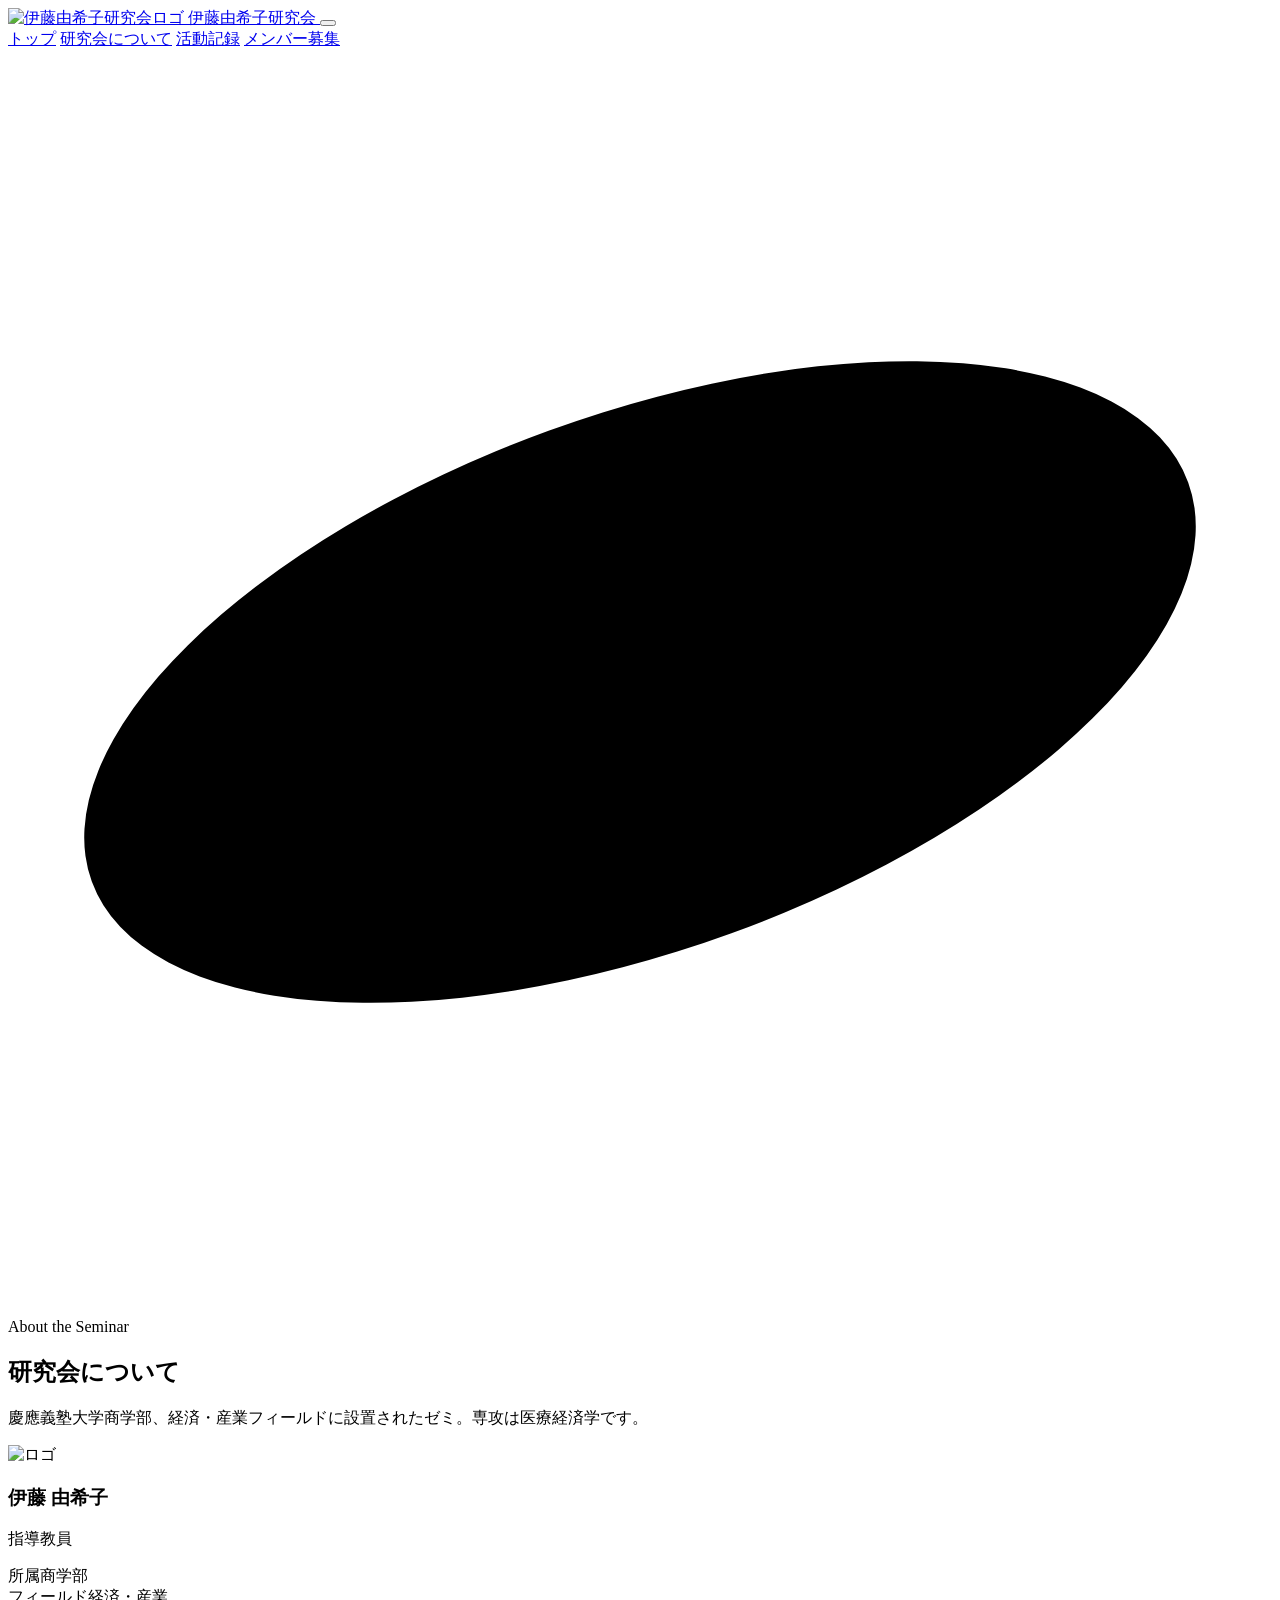
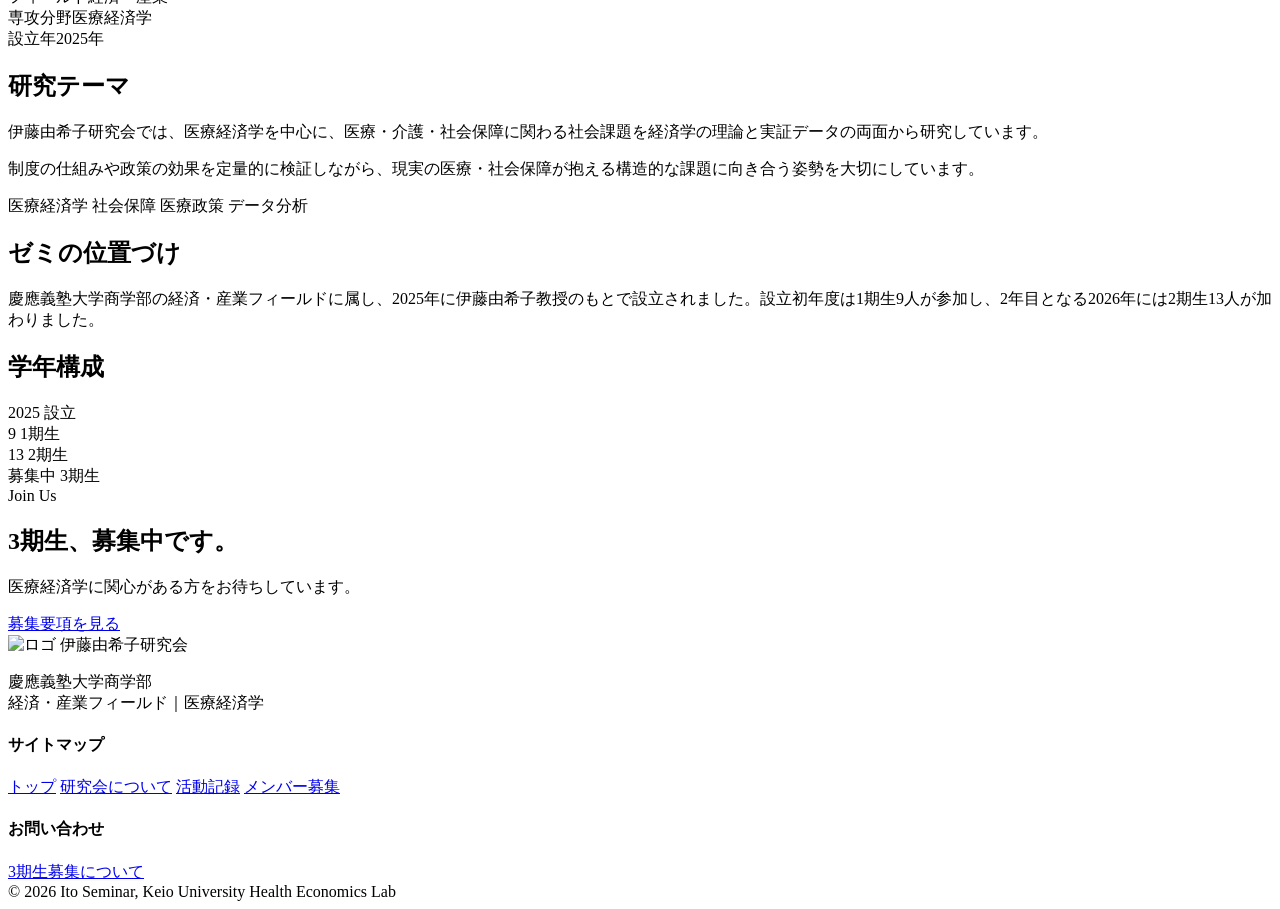
==== about.html @ af70dc56 "Add files via upload" ====
<!DOCTYPE html>
<html lang="ja">
<head>
  <meta charset="UTF-8">
  <meta name="viewport" content="width=device-width, initial-scale=1.0">
  <title>研究会について | 伊藤由希子研究会</title>
  <meta name="description" content="伊藤由希子研究会の概要、専攻分野、設立の経緯について。慶應義塾大学商学部 経済・産業フィールド、医療経済学専攻。">
  <link rel="icon" href="assets/images/logo-blue-bg.jpg">
  <link rel="preconnect" href="https://fonts.googleapis.com">
  <link href="https://fonts.googleapis.com/css2?family=Playfair+Display:ital,wght@0,400;0,700;1,400&family=Cormorant+Garamond:ital@1&family=Noto+Sans+JP:wght@300;400;500;600;700&family=Noto+Serif+JP:wght@500;700&display=swap" rel="stylesheet">
  <link rel="stylesheet" href="css/style.css">
  <link rel="stylesheet" href="css/page.css">
</head>
<body>

  <header class="site-header">
    <nav class="nav">
      <a href="index.html" class="nav-brand">
        <img src="assets/images/logo-blue-bg.jpg" alt="伊藤由希子研究会ロゴ">
        伊藤由希子研究会
      </a>
      <button class="nav-toggle" aria-label="メニューを開く">
        <span></span><span></span><span></span>
      </button>
      <div class="nav-links">
        <a href="index.html">トップ</a>
        <a href="about.html">研究会について</a>
        <a href="activities.html">活動記録</a>
        <a href="join.html">メンバー募集</a>
      </div>
    </nav>
  </header>

  <!-- ============ PAGE HERO ============ -->
  <section class="page-hero">
    <svg class="page-hero-orbit" viewBox="0 0 520 520" aria-hidden="true">
      <ellipse cx="260" cy="260" rx="240" ry="110" transform="rotate(-20 260 260)"/>
    </svg>
    <div class="wrap page-hero-inner">
      <span class="eyebrow">About the Seminar</span>
      <h1>研究会について</h1>
      <p>慶應義塾大学商学部、経済・産業フィールドに設置されたゼミ。専攻は医療経済学です。</p>
    </div>
  </section>

  <!-- ============ PROFILE ============ -->
  <section>
    <div class="wrap profile-block">
      <div class="profile-card reveal">
        <img src="assets/images/logo-blue-bg.jpg" alt="ロゴ" class="monogram">
        <h3>伊藤 由希子</h3>
        <p class="role">指導教員</p>
        <div class="profile-facts">
          <div class="profile-fact"><span>所属</span><span>商学部</span></div>
          <div class="profile-fact"><span>フィールド</span><span>経済・産業</span></div>
          <div class="profile-fact"><span>専攻分野</span><span>医療経済学</span></div>
          <div class="profile-fact"><span>設立年</span><span>2025年</span></div>
        </div>
      </div>

      <div class="profile-text reveal">
        <h2>研究テーマ</h2>
        <p>伊藤由希子研究会では、医療経済学を中心に、医療・介護・社会保障に関わる社会課題を経済学の理論と実証データの両面から研究しています。</p>
        <p>制度の仕組みや政策の効果を定量的に検証しながら、現実の医療・社会保障が抱える構造的な課題に向き合う姿勢を大切にしています。</p>
        <div class="tag-row">
          <span class="tag">医療経済学</span>
          <span class="tag">社会保障</span>
          <span class="tag">医療政策</span>
          <span class="tag">データ分析</span>
        </div>

        <h2>ゼミの位置づけ</h2>
        <p>慶應義塾大学商学部の経済・産業フィールドに属し、2025年に伊藤由希子教授のもとで設立されました。設立初年度は1期生9人が参加し、2年目となる2026年には2期生13人が加わりました。</p>

        <h2>学年構成</h2>
        <div class="stats-strip mt-lg">
          <div class="stat-cell">
            <span class="num">2025</span>
            <span class="label">設立</span>
          </div>
          <div class="stat-cell">
            <span class="num">9</span>
            <span class="label">1期生</span>
          </div>
          <div class="stat-cell">
            <span class="num">13</span>
            <span class="label">2期生</span>
          </div>
          <div class="stat-cell">
            <span class="num">募集中</span>
            <span class="label">3期生</span>
          </div>
        </div>
      </div>
    </div>
  </section>

  <!-- ============ RECRUIT CTA (reuse) ============ -->
  <section class="recruit-banner">
    <div class="wrap recruit-inner">
      <div class="recruit-text reveal">
        <span class="eyebrow">Join Us</span>
        <h2>3期生、募集中です。</h2>
        <p>医療経済学に関心がある方をお待ちしています。</p>
      </div>
      <a href="join.html" class="btn btn-primary reveal">募集要項を見る</a>
    </div>
  </section>

  <footer class="site-footer">
    <div class="wrap">
      <div class="footer-grid">
        <div class="footer-col">
          <div class="footer-brand">
            <img src="assets/images/logo-blue-bg.jpg" alt="ロゴ">
            伊藤由希子研究会
          </div>
          <p>慶應義塾大学商学部<br>経済・産業フィールド｜医療経済学</p>
        </div>
        <div class="footer-col">
          <h4>サイトマップ</h4>
          <a href="index.html">トップ</a>
          <a href="about.html">研究会について</a>
          <a href="activities.html">活動記録</a>
          <a href="join.html">メンバー募集</a>
        </div>
        <div class="footer-col">
          <h4>お問い合わせ</h4>
          <a href="join.html">3期生募集について</a>
        </div>
      </div>
      <div class="footer-bottom">
        <span>© 2026 Ito Seminar, Keio University</span>
        <span>Health Economics Lab</span>
      </div>
    </div>
  </footer>

  <script src="js/main.js"></script>
</body>
</html>
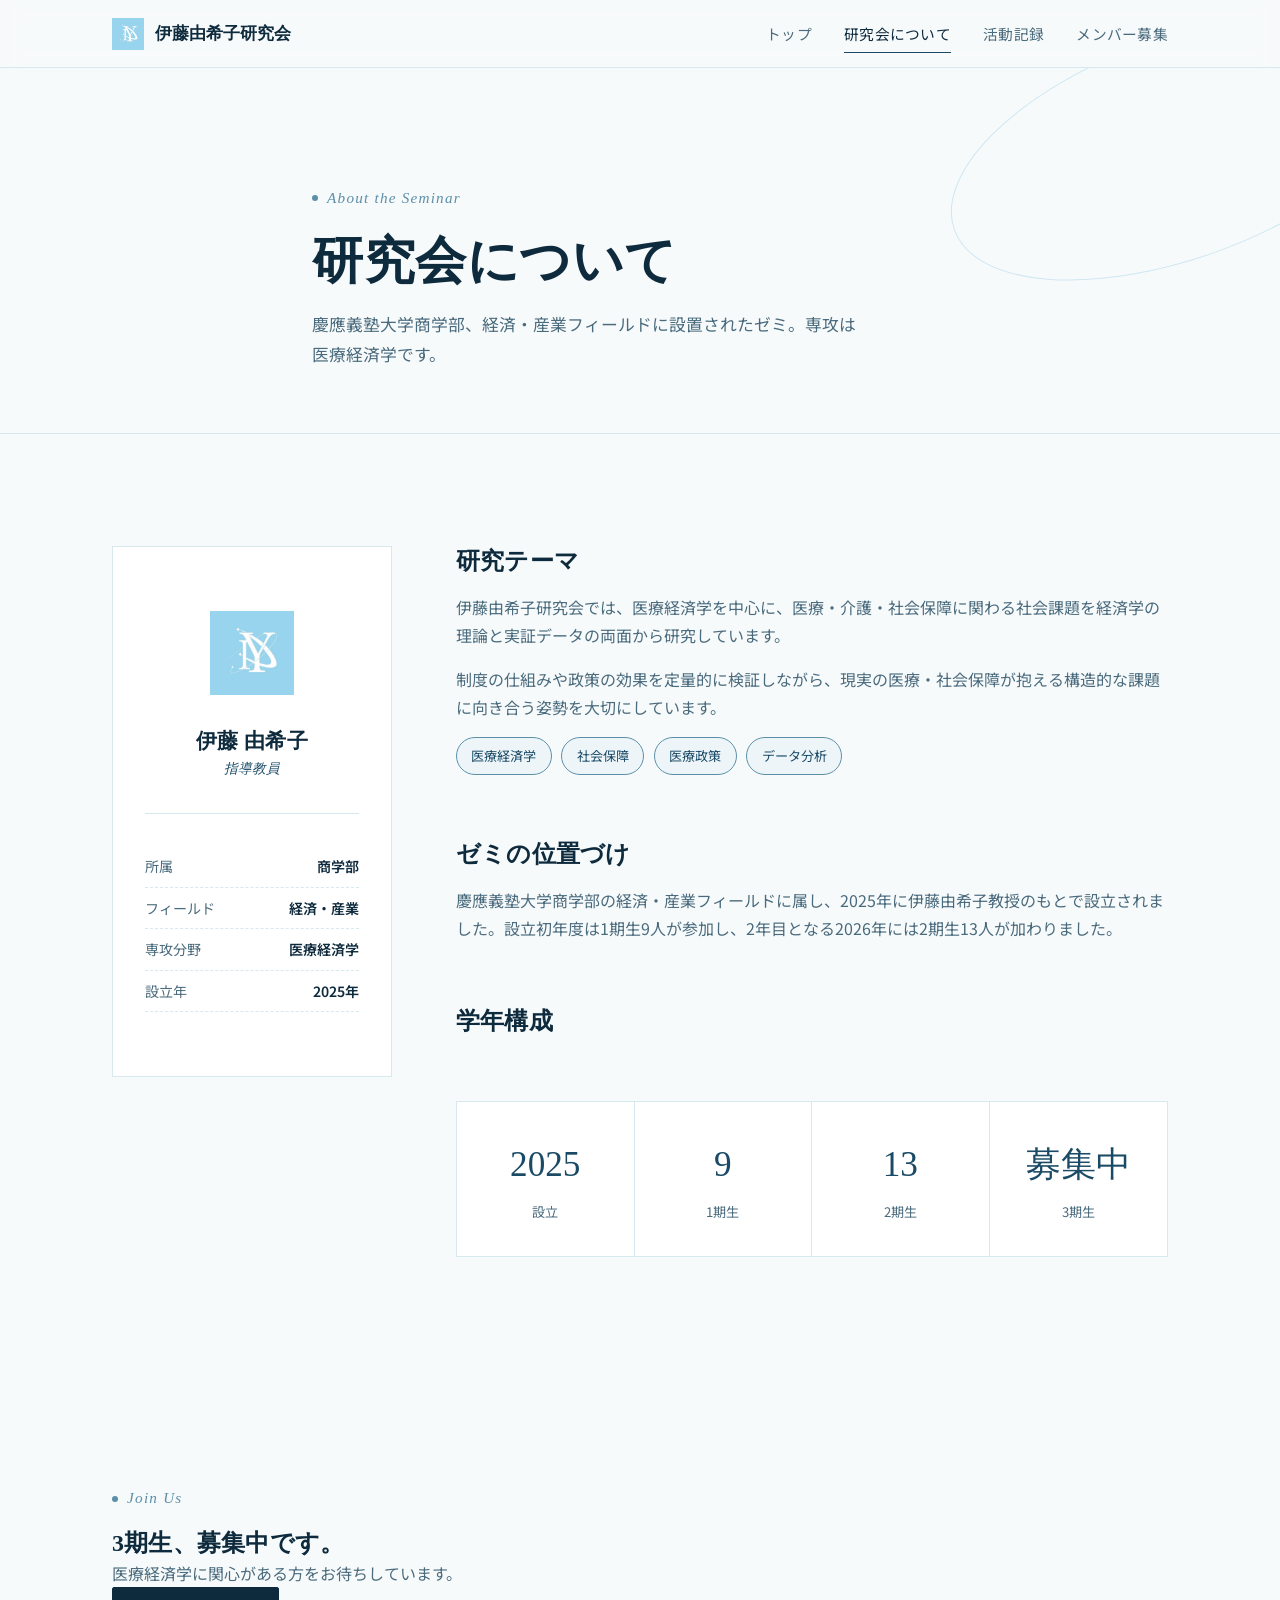
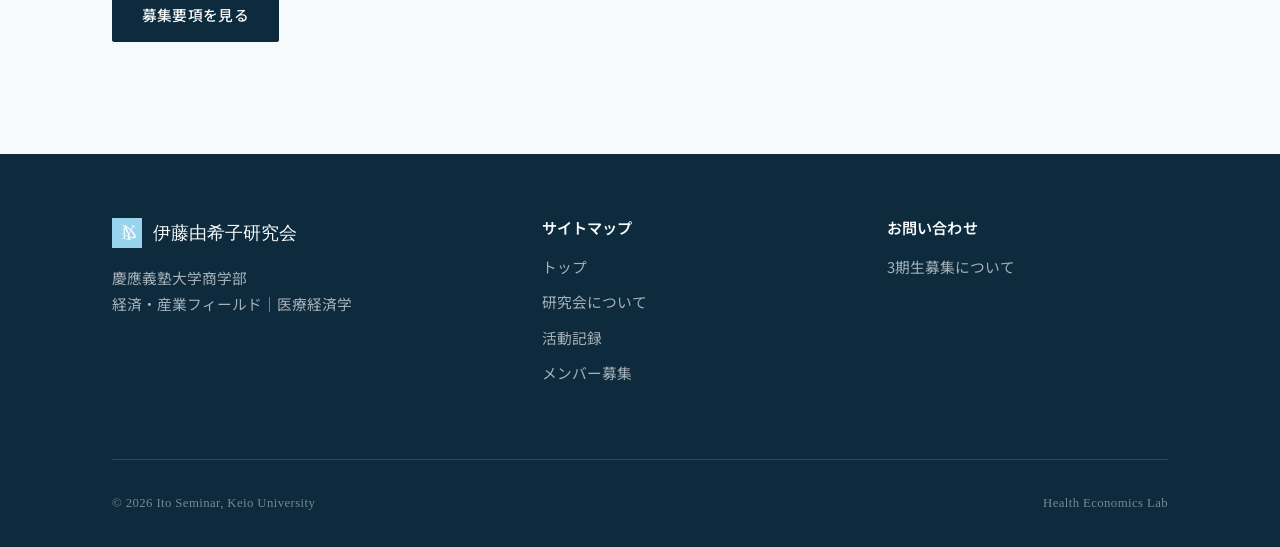
==== commit b056b118: "Add files via upload" ====
--- a/about.html
+++ b/about.html
@@ -5,18 +5,18 @@
   <meta name="viewport" content="width=device-width, initial-scale=1.0">
   <title>研究会について | 伊藤由希子研究会</title>
   <meta name="description" content="伊藤由希子研究会の概要、専攻分野、設立の経緯について。慶應義塾大学商学部 経済・産業フィールド、医療経済学専攻。">
-  <link rel="icon" href="assets/images/logo-blue-bg.jpg">
+  <link rel="icon" href="logo-blue-bg.jpg">
   <link rel="preconnect" href="https://fonts.googleapis.com">
   <link href="https://fonts.googleapis.com/css2?family=Playfair+Display:ital,wght@0,400;0,700;1,400&family=Cormorant+Garamond:ital@1&family=Noto+Sans+JP:wght@300;400;500;600;700&family=Noto+Serif+JP:wght@500;700&display=swap" rel="stylesheet">
-  <link rel="stylesheet" href="css/style.css">
-  <link rel="stylesheet" href="css/page.css">
+  <link rel="stylesheet" href="style.css">
+  <link rel="stylesheet" href="page.css">
 </head>
 <body>
 
   <header class="site-header">
     <nav class="nav">
       <a href="index.html" class="nav-brand">
-        <img src="assets/images/logo-blue-bg.jpg" alt="伊藤由希子研究会ロゴ">
+        <img src="logo-blue-bg.jpg" alt="伊藤由希子研究会ロゴ">
         伊藤由希子研究会
       </a>
       <button class="nav-toggle" aria-label="メニューを開く">
@@ -47,7 +47,7 @@
   <section>
     <div class="wrap profile-block">
       <div class="profile-card reveal">
-        <img src="assets/images/logo-blue-bg.jpg" alt="ロゴ" class="monogram">
+        <img src="logo-blue-bg.jpg" alt="ロゴ" class="monogram">
         <h3>伊藤 由希子</h3>
         <p class="role">指導教員</p>
         <div class="profile-facts">
@@ -112,7 +112,7 @@
       <div class="footer-grid">
         <div class="footer-col">
           <div class="footer-brand">
-            <img src="assets/images/logo-blue-bg.jpg" alt="ロゴ">
+            <img src="logo-blue-bg.jpg" alt="ロゴ">
             伊藤由希子研究会
           </div>
           <p>慶應義塾大学商学部<br>経済・産業フィールド｜医療経済学</p>
@@ -136,6 +136,6 @@
     </div>
   </footer>
 
-  <script src="js/main.js"></script>
+  <script src="main.js"></script>
 </body>
 </html>
--- a/style.css
+++ b/style.css
@@ -0,0 +1,416 @@
+/* ===================================================================
+   伊藤由希子研究会 ウェブサイト — Design Tokens & Base Styles
+   ロゴのモノグラム（IY）/ 軌道線 / 星 のモチーフを継承
+=================================================================== */
+
+:root {
+  /* Color */
+  --color-sky: #A8D4E8;          /* ロゴのメインブルー */
+  --color-sky-deep: #5B8FA8;     /* サブブルー（アクセント線・hover） */
+  --color-sky-night: #1A4A66;    /* 深い水色（hover・強調） */
+  --color-ink: #0E2A3D;          /* 本文・見出しの濃紺 */
+  --color-paper: #F7FAFB;        /* 背景の極薄ブルーホワイト */
+  --color-card: #FFFFFF;         /* カード背景 */
+  --color-line: #D7E8EF;         /* 区切り線・ボーダー */
+  --color-ink-soft: #4A6B7D;     /* 本文の柔らかいグレーブルー */
+
+  /* Type */
+  --font-display: 'Playfair Display', 'Noto Serif JP', serif;
+  --font-body: 'Noto Sans JP', 'Hiragino Sans', sans-serif;
+  --font-caption: 'Cormorant Garamond', 'Noto Serif JP', serif;
+
+  /* Spacing scale */
+  --space-xs: 0.5rem;
+  --space-sm: 1rem;
+  --space-md: 2rem;
+  --space-lg: 4rem;
+  --space-xl: 7rem;
+
+  /* Layout */
+  --max-width: 1120px;
+  --radius: 2px;
+}
+
+* {
+  margin: 0;
+  padding: 0;
+  box-sizing: border-box;
+}
+
+html {
+  scroll-behavior: smooth;
+}
+
+@media (prefers-reduced-motion: reduce) {
+  html {
+    scroll-behavior: auto;
+  }
+  *, *::before, *::after {
+    animation-duration: 0.01ms !important;
+    animation-iteration-count: 1 !important;
+    transition-duration: 0.01ms !important;
+  }
+}
+
+body {
+  font-family: var(--font-body);
+  color: var(--color-ink);
+  background: var(--color-paper);
+  line-height: 1.75;
+  font-size: 16px;
+  -webkit-font-smoothing: antialiased;
+  overflow-x: hidden;
+}
+
+a {
+  color: inherit;
+  text-decoration: none;
+}
+
+img {
+  max-width: 100%;
+  display: block;
+}
+
+.wrap {
+  max-width: var(--max-width);
+  margin: 0 auto;
+  padding: 0 var(--space-md);
+}
+
+/* ---------- Typography ---------- */
+
+h1, h2, h3, h4 {
+  font-family: var(--font-display);
+  font-weight: 700;
+  letter-spacing: 0.01em;
+  color: var(--color-ink);
+  line-height: 1.3;
+}
+
+.eyebrow {
+  font-family: var(--font-caption);
+  font-style: italic;
+  font-size: 0.95rem;
+  letter-spacing: 0.08em;
+  color: var(--color-sky-deep);
+  display: inline-flex;
+  align-items: center;
+  gap: 0.6em;
+  margin-bottom: var(--space-sm);
+}
+
+.eyebrow::before {
+  content: '';
+  width: 6px;
+  height: 6px;
+  background: var(--color-sky-deep);
+  border-radius: 50%;
+  display: inline-block;
+}
+
+p {
+  color: var(--color-ink-soft);
+}
+
+/* ---------- Header / Nav ---------- */
+
+.site-header {
+  position: sticky;
+  top: 0;
+  z-index: 100;
+  background: rgba(247, 250, 251, 0.88);
+  backdrop-filter: blur(10px);
+  border-bottom: 1px solid var(--color-line);
+}
+
+.nav {
+  display: flex;
+  align-items: center;
+  justify-content: space-between;
+  padding: var(--space-sm) var(--space-md);
+  max-width: var(--max-width);
+  margin: 0 auto;
+}
+
+.nav-brand {
+  display: flex;
+  align-items: center;
+  gap: 0.7rem;
+  font-family: var(--font-display);
+  font-weight: 700;
+  font-size: 1.05rem;
+  color: var(--color-ink);
+}
+
+.nav-brand img {
+  height: 32px;
+  width: auto;
+}
+
+.nav-links {
+  display: flex;
+  gap: var(--space-md);
+  font-size: 0.92rem;
+  letter-spacing: 0.02em;
+}
+
+.nav-links a {
+  position: relative;
+  color: var(--color-ink-soft);
+  transition: color 0.25s ease;
+  padding: 0.3rem 0;
+}
+
+.nav-links a::after {
+  content: '';
+  position: absolute;
+  left: 0;
+  bottom: -2px;
+  width: 0;
+  height: 1px;
+  background: var(--color-sky-night);
+  transition: width 0.3s ease;
+}
+
+.nav-links a:hover,
+.nav-links a.active {
+  color: var(--color-ink);
+}
+
+.nav-links a:hover::after,
+.nav-links a.active::after {
+  width: 100%;
+}
+
+.nav-toggle {
+  display: none;
+  background: none;
+  border: none;
+  cursor: pointer;
+  padding: 0.5rem;
+}
+
+.nav-toggle span {
+  display: block;
+  width: 22px;
+  height: 1.5px;
+  background: var(--color-ink);
+  margin: 5px 0;
+  transition: 0.3s;
+}
+
+@media (max-width: 760px) {
+  .nav-links {
+    position: fixed;
+    top: 64px;
+    left: 0;
+    right: 0;
+    background: var(--color-paper);
+    flex-direction: column;
+    gap: 0;
+    padding: 0;
+    max-height: 0;
+    overflow: hidden;
+    transition: max-height 0.35s ease;
+    border-bottom: 1px solid var(--color-line);
+  }
+
+  .nav-links.open {
+    max-height: 320px;
+  }
+
+  .nav-links a {
+    padding: var(--space-sm) var(--space-md);
+    width: 100%;
+    border-top: 1px solid var(--color-line);
+  }
+
+  .nav-links a::after {
+    display: none;
+  }
+
+  .nav-toggle {
+    display: block;
+  }
+}
+
+/* ---------- Buttons ---------- */
+
+.btn {
+  display: inline-flex;
+  align-items: center;
+  gap: 0.5em;
+  font-family: var(--font-body);
+  font-size: 0.92rem;
+  font-weight: 500;
+  padding: 0.85rem 1.8rem;
+  border-radius: var(--radius);
+  cursor: pointer;
+  transition: all 0.3s ease;
+  border: 1px solid var(--color-ink);
+  letter-spacing: 0.02em;
+}
+
+.btn-primary {
+  background: var(--color-ink);
+  color: var(--color-paper);
+}
+
+.btn-primary:hover {
+  background: var(--color-sky-night);
+  border-color: var(--color-sky-night);
+  transform: translateY(-1px);
+}
+
+.btn-outline {
+  background: transparent;
+  color: var(--color-ink);
+}
+
+.btn-outline:hover {
+  background: var(--color-ink);
+  color: var(--color-paper);
+}
+
+/* ---------- Section base ---------- */
+
+section {
+  padding: var(--space-xl) 0;
+  position: relative;
+}
+
+.section-head {
+  max-width: 640px;
+  margin-bottom: var(--space-lg);
+}
+
+.section-head.center {
+  margin-left: auto;
+  margin-right: auto;
+  text-align: center;
+}
+
+/* ---------- Orbit motif (signature element) ---------- */
+
+.orbit-divider {
+  width: 100%;
+  height: 60px;
+  display: block;
+  opacity: 0.5;
+}
+
+.star {
+  position: absolute;
+  color: var(--color-sky-deep);
+}
+
+@keyframes twinkle {
+  0%, 100% { opacity: 0.25; transform: scale(0.85); }
+  50% { opacity: 0.9; transform: scale(1.1); }
+}
+
+@keyframes orbit-rotate {
+  from { transform: rotate(0deg); }
+  to { transform: rotate(360deg); }
+}
+
+@keyframes drift {
+  0%, 100% { transform: translateY(0px); }
+  50% { transform: translateY(-10px); }
+}
+
+/* ---------- Footer ---------- */
+
+.site-footer {
+  background: var(--color-ink);
+  color: var(--color-paper);
+  padding: var(--space-lg) 0 var(--space-md);
+}
+
+.footer-grid {
+  display: grid;
+  grid-template-columns: 1.3fr 1fr 1fr;
+  gap: var(--space-lg);
+  padding-bottom: var(--space-lg);
+  border-bottom: 1px solid rgba(247, 250, 251, 0.15);
+}
+
+.footer-brand {
+  display: flex;
+  align-items: center;
+  gap: 0.7rem;
+  font-family: var(--font-display);
+  font-size: 1.1rem;
+  margin-bottom: var(--space-sm);
+}
+
+.footer-brand img {
+  height: 30px;
+}
+
+.footer-grid p,
+.footer-grid a {
+  color: rgba(247, 250, 251, 0.65);
+  font-size: 0.92rem;
+}
+
+.footer-col h4 {
+  color: var(--color-paper);
+  font-size: 0.95rem;
+  margin-bottom: var(--space-sm);
+  font-family: var(--font-body);
+  font-weight: 600;
+}
+
+.footer-col a {
+  display: block;
+  margin-bottom: 0.6rem;
+  transition: color 0.2s;
+}
+
+.footer-col a:hover {
+  color: var(--color-sky);
+}
+
+.footer-bottom {
+  display: flex;
+  justify-content: space-between;
+  align-items: center;
+  padding-top: var(--space-md);
+  font-size: 0.8rem;
+  color: rgba(247, 250, 251, 0.45);
+  font-family: var(--font-caption);
+  letter-spacing: 0.03em;
+}
+
+@media (max-width: 760px) {
+  .footer-grid {
+    grid-template-columns: 1fr;
+    gap: var(--space-md);
+  }
+  .footer-bottom {
+    flex-direction: column;
+    gap: var(--space-xs);
+    text-align: center;
+  }
+}
+
+/* ---------- Reveal-on-scroll ---------- */
+
+.reveal {
+  opacity: 0;
+  transform: translateY(24px);
+  transition: opacity 0.8s ease, transform 0.8s ease;
+}
+
+.reveal.in-view {
+  opacity: 1;
+  transform: translateY(0);
+}
+
+/* ---------- Utility ---------- */
+
+.text-center { text-align: center; }
+.mt-lg { margin-top: var(--space-lg); }
+.mb-lg { margin-bottom: var(--space-lg); }
--- a/page.css
+++ b/page.css
@@ -0,0 +1,433 @@
+/* ===================================================================
+   about.html / activities.html / join.html 共通の下層ページスタイル
+=================================================================== */
+
+.page-hero {
+  position: relative;
+  padding: var(--space-xl) 0 var(--space-lg);
+  overflow: hidden;
+  border-bottom: 1px solid var(--color-line);
+}
+
+.page-hero-orbit {
+  position: absolute;
+  top: -180px;
+  right: -160px;
+  width: 520px;
+  height: 520px;
+  opacity: 0.5;
+  z-index: 0;
+}
+
+.page-hero-orbit ellipse {
+  fill: none;
+  stroke: var(--color-sky);
+  stroke-width: 1;
+}
+
+.page-hero-inner {
+  position: relative;
+  z-index: 1;
+  max-width: 720px;
+}
+
+.page-hero h1 {
+  font-size: clamp(2.2rem, 4.5vw, 3.2rem);
+  margin-bottom: var(--space-sm);
+}
+
+.page-hero p {
+  font-size: 1.05rem;
+  max-width: 560px;
+}
+
+/* ---------- About: profile block ---------- */
+
+.profile-block {
+  display: grid;
+  grid-template-columns: 280px 1fr;
+  gap: var(--space-lg);
+  align-items: start;
+}
+
+.profile-card {
+  background: var(--color-card);
+  border: 1px solid var(--color-line);
+  padding: var(--space-lg) var(--space-md);
+  text-align: center;
+  position: sticky;
+  top: 100px;
+}
+
+.profile-card .monogram {
+  width: 84px;
+  margin: 0 auto var(--space-md);
+}
+
+.profile-card h3 {
+  font-size: 1.3rem;
+  margin-bottom: 0.2rem;
+}
+
+.profile-card .role {
+  font-size: 0.85rem;
+  color: var(--color-sky-night);
+  font-family: var(--font-caption);
+  font-style: italic;
+  margin-bottom: var(--space-md);
+}
+
+.profile-facts {
+  text-align: left;
+  border-top: 1px solid var(--color-line);
+  padding-top: var(--space-md);
+}
+
+.profile-fact {
+  display: flex;
+  justify-content: space-between;
+  font-size: 0.88rem;
+  padding: 0.5rem 0;
+  border-bottom: 1px dashed var(--color-line);
+}
+
+.profile-fact span:first-child {
+  color: var(--color-ink-soft);
+}
+
+.profile-fact span:last-child {
+  font-weight: 600;
+}
+
+.profile-text h2 {
+  font-size: 1.5rem;
+  margin-top: var(--space-lg);
+  margin-bottom: var(--space-sm);
+}
+
+.profile-text h2:first-child {
+  margin-top: 0;
+}
+
+.profile-text p {
+  margin-bottom: var(--space-sm);
+}
+
+@media (max-width: 860px) {
+  .profile-block {
+    grid-template-columns: 1fr;
+  }
+  .profile-card {
+    position: static;
+  }
+}
+
+/* ---------- About: field tags ---------- */
+
+.tag-row {
+  display: flex;
+  flex-wrap: wrap;
+  gap: 0.6rem;
+  margin-top: var(--space-sm);
+}
+
+.tag {
+  font-size: 0.82rem;
+  padding: 0.4rem 0.9rem;
+  border: 1px solid var(--color-sky-deep);
+  color: var(--color-sky-night);
+  border-radius: 100px;
+  background: rgba(168, 212, 232, 0.12);
+}
+
+/* ---------- About: stats strip ---------- */
+
+.stats-strip {
+  display: grid;
+  grid-template-columns: repeat(4, 1fr);
+  border: 1px solid var(--color-line);
+  background: var(--color-card);
+}
+
+.stat-cell {
+  padding: var(--space-md);
+  text-align: center;
+  border-right: 1px solid var(--color-line);
+}
+
+.stat-cell:last-child {
+  border-right: none;
+}
+
+.stat-cell .num {
+  font-family: var(--font-display);
+  font-size: 2.2rem;
+  color: var(--color-sky-night);
+  display: block;
+}
+
+.stat-cell .label {
+  font-size: 0.82rem;
+  color: var(--color-ink-soft);
+  margin-top: 0.3rem;
+  display: block;
+}
+
+@media (max-width: 700px) {
+  .stats-strip {
+    grid-template-columns: repeat(2, 1fr);
+  }
+  .stat-cell:nth-child(2) {
+    border-right: none;
+  }
+  .stat-cell {
+    border-bottom: 1px solid var(--color-line);
+  }
+}
+
+/* ---------- Activities: filter + timeline ---------- */
+
+.activity-filter {
+  display: flex;
+  gap: 0.6rem;
+  flex-wrap: wrap;
+  margin-bottom: var(--space-lg);
+}
+
+.filter-btn {
+  font-size: 0.85rem;
+  padding: 0.5rem 1.1rem;
+  border: 1px solid var(--color-line);
+  background: var(--color-card);
+  color: var(--color-ink-soft);
+  border-radius: 100px;
+  cursor: pointer;
+  transition: all 0.25s ease;
+}
+
+.filter-btn:hover {
+  border-color: var(--color-sky-deep);
+  color: var(--color-ink);
+}
+
+.filter-btn.active {
+  background: var(--color-ink);
+  border-color: var(--color-ink);
+  color: var(--color-paper);
+}
+
+.activity-timeline {
+  position: relative;
+  padding-left: var(--space-lg);
+  border-left: 1px solid var(--color-line);
+}
+
+.activity-item {
+  position: relative;
+  padding-bottom: var(--space-lg);
+}
+
+.activity-item:last-child {
+  padding-bottom: 0;
+}
+
+.activity-item::before {
+  content: '';
+  position: absolute;
+  left: calc(-1 * var(--space-lg) - 5px);
+  top: 6px;
+  width: 10px;
+  height: 10px;
+  border-radius: 50%;
+  background: var(--color-sky-deep);
+  border: 2px solid var(--color-paper);
+  box-shadow: 0 0 0 1px var(--color-sky-deep);
+}
+
+.activity-date {
+  font-family: var(--font-caption);
+  font-style: italic;
+  color: var(--color-sky-night);
+  font-size: 1rem;
+  margin-bottom: 0.4rem;
+  display: block;
+}
+
+.activity-item h3 {
+  font-size: 1.3rem;
+  margin-bottom: 0.5rem;
+}
+
+.activity-tag {
+  display: inline-block;
+  font-size: 0.75rem;
+  padding: 0.2rem 0.7rem;
+  background: rgba(91, 143, 168, 0.12);
+  color: var(--color-sky-night);
+  border-radius: 100px;
+  margin-bottom: 0.6rem;
+}
+
+.activity-item p {
+  max-width: 640px;
+}
+
+@media (max-width: 700px) {
+  .activity-timeline {
+    padding-left: var(--space-md);
+  }
+  .activity-item::before {
+    left: calc(-1 * var(--space-md) - 5px);
+  }
+}
+
+/* ---------- Join page: requirements / steps ---------- */
+
+.join-status {
+  display: inline-flex;
+  align-items: center;
+  gap: 0.5rem;
+  background: rgba(91, 143, 168, 0.12);
+  color: var(--color-sky-night);
+  border: 1px solid var(--color-sky-deep);
+  padding: 0.5rem 1.1rem;
+  border-radius: 100px;
+  font-size: 0.85rem;
+  margin-bottom: var(--space-md);
+}
+
+.join-status .dot {
+  width: 7px;
+  height: 7px;
+  border-radius: 50%;
+  background: var(--color-sky-night);
+  animation: twinkle 2s ease-in-out infinite;
+}
+
+.join-grid {
+  display: grid;
+  grid-template-columns: 1.1fr 0.9fr;
+  gap: var(--space-xl);
+}
+
+.join-detail-card {
+  background: var(--color-card);
+  border: 1px solid var(--color-line);
+  padding: var(--space-lg);
+}
+
+.join-detail-card h3 {
+  font-size: 1.15rem;
+  margin: var(--space-md) 0 var(--space-xs);
+}
+
+.join-detail-card h3:first-child {
+  margin-top: 0;
+}
+
+.join-detail-card ul {
+  list-style: none;
+  padding: 0;
+}
+
+.join-detail-card li {
+  position: relative;
+  padding-left: 1.3rem;
+  margin-bottom: 0.5rem;
+  font-size: 0.95rem;
+  color: var(--color-ink-soft);
+}
+
+.join-detail-card li::before {
+  content: '';
+  position: absolute;
+  left: 0;
+  top: 0.55em;
+  width: 6px;
+  height: 6px;
+  background: var(--color-sky-deep);
+  border-radius: 50%;
+}
+
+.placeholder-note {
+  font-size: 0.8rem;
+  color: var(--color-sky-night);
+  background: rgba(168, 212, 232, 0.15);
+  border: 1px dashed var(--color-sky-deep);
+  padding: 0.6rem 0.9rem;
+  border-radius: 4px;
+  margin-top: var(--space-sm);
+}
+
+.steps-list {
+  display: flex;
+  flex-direction: column;
+  gap: var(--space-md);
+}
+
+.step-item {
+  display: flex;
+  gap: var(--space-sm);
+  align-items: flex-start;
+}
+
+.step-num {
+  font-family: var(--font-display);
+  font-size: 1.3rem;
+  color: var(--color-sky);
+  -webkit-text-stroke: 1px var(--color-sky-night);
+  flex-shrink: 0;
+  width: 2.2rem;
+}
+
+.step-item h4 {
+  font-size: 1rem;
+  margin-bottom: 0.2rem;
+  font-family: var(--font-body);
+  font-weight: 600;
+}
+
+.step-item p {
+  font-size: 0.9rem;
+}
+
+.faq-item {
+  border-bottom: 1px solid var(--color-line);
+  padding: var(--space-md) 0;
+}
+
+.faq-item summary {
+  cursor: pointer;
+  font-weight: 600;
+  list-style: none;
+  display: flex;
+  justify-content: space-between;
+  align-items: center;
+}
+
+.faq-item summary::-webkit-details-marker {
+  display: none;
+}
+
+.faq-item summary::after {
+  content: '+';
+  font-family: var(--font-display);
+  font-size: 1.3rem;
+  color: var(--color-sky-night);
+  transition: transform 0.25s ease;
+}
+
+.faq-item[open] summary::after {
+  transform: rotate(45deg);
+}
+
+.faq-item p {
+  margin-top: var(--space-sm);
+  font-size: 0.93rem;
+}
+
+@media (max-width: 860px) {
+  .join-grid {
+    grid-template-columns: 1fr;
+  }
+}
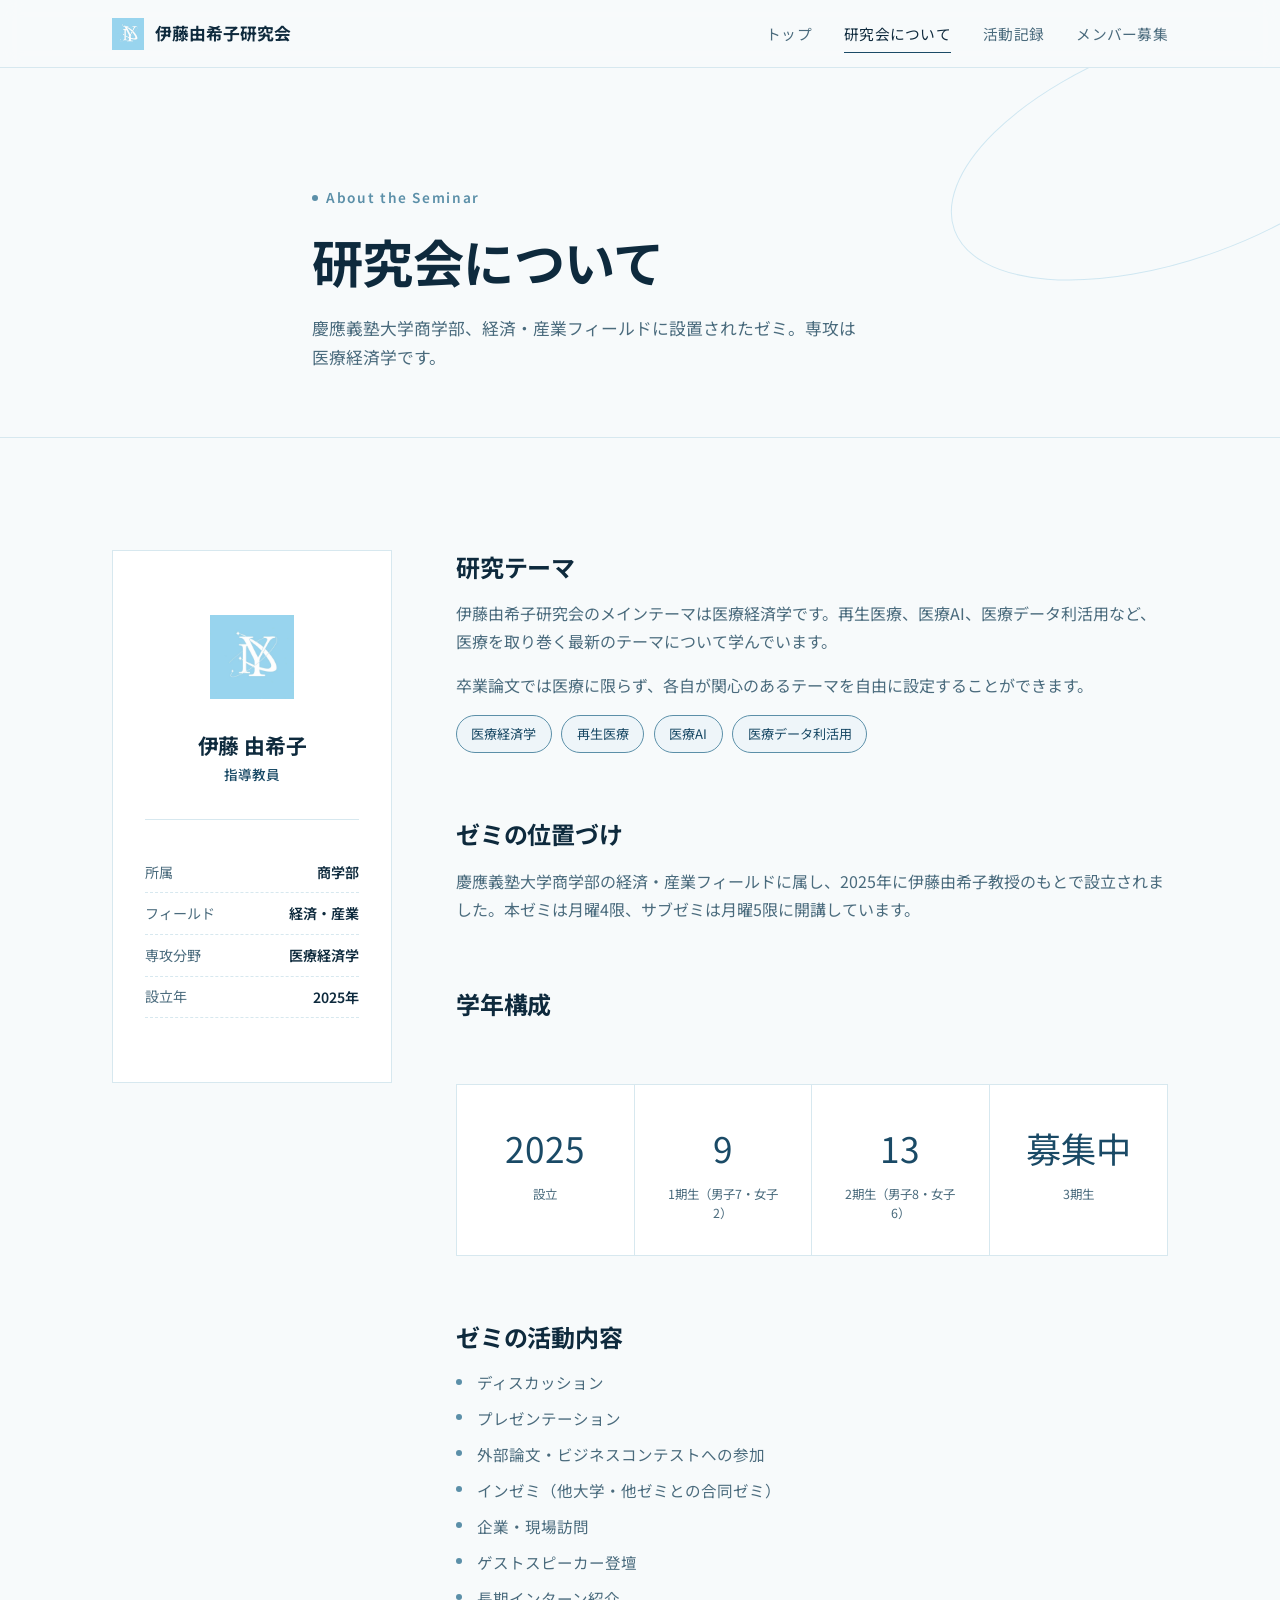
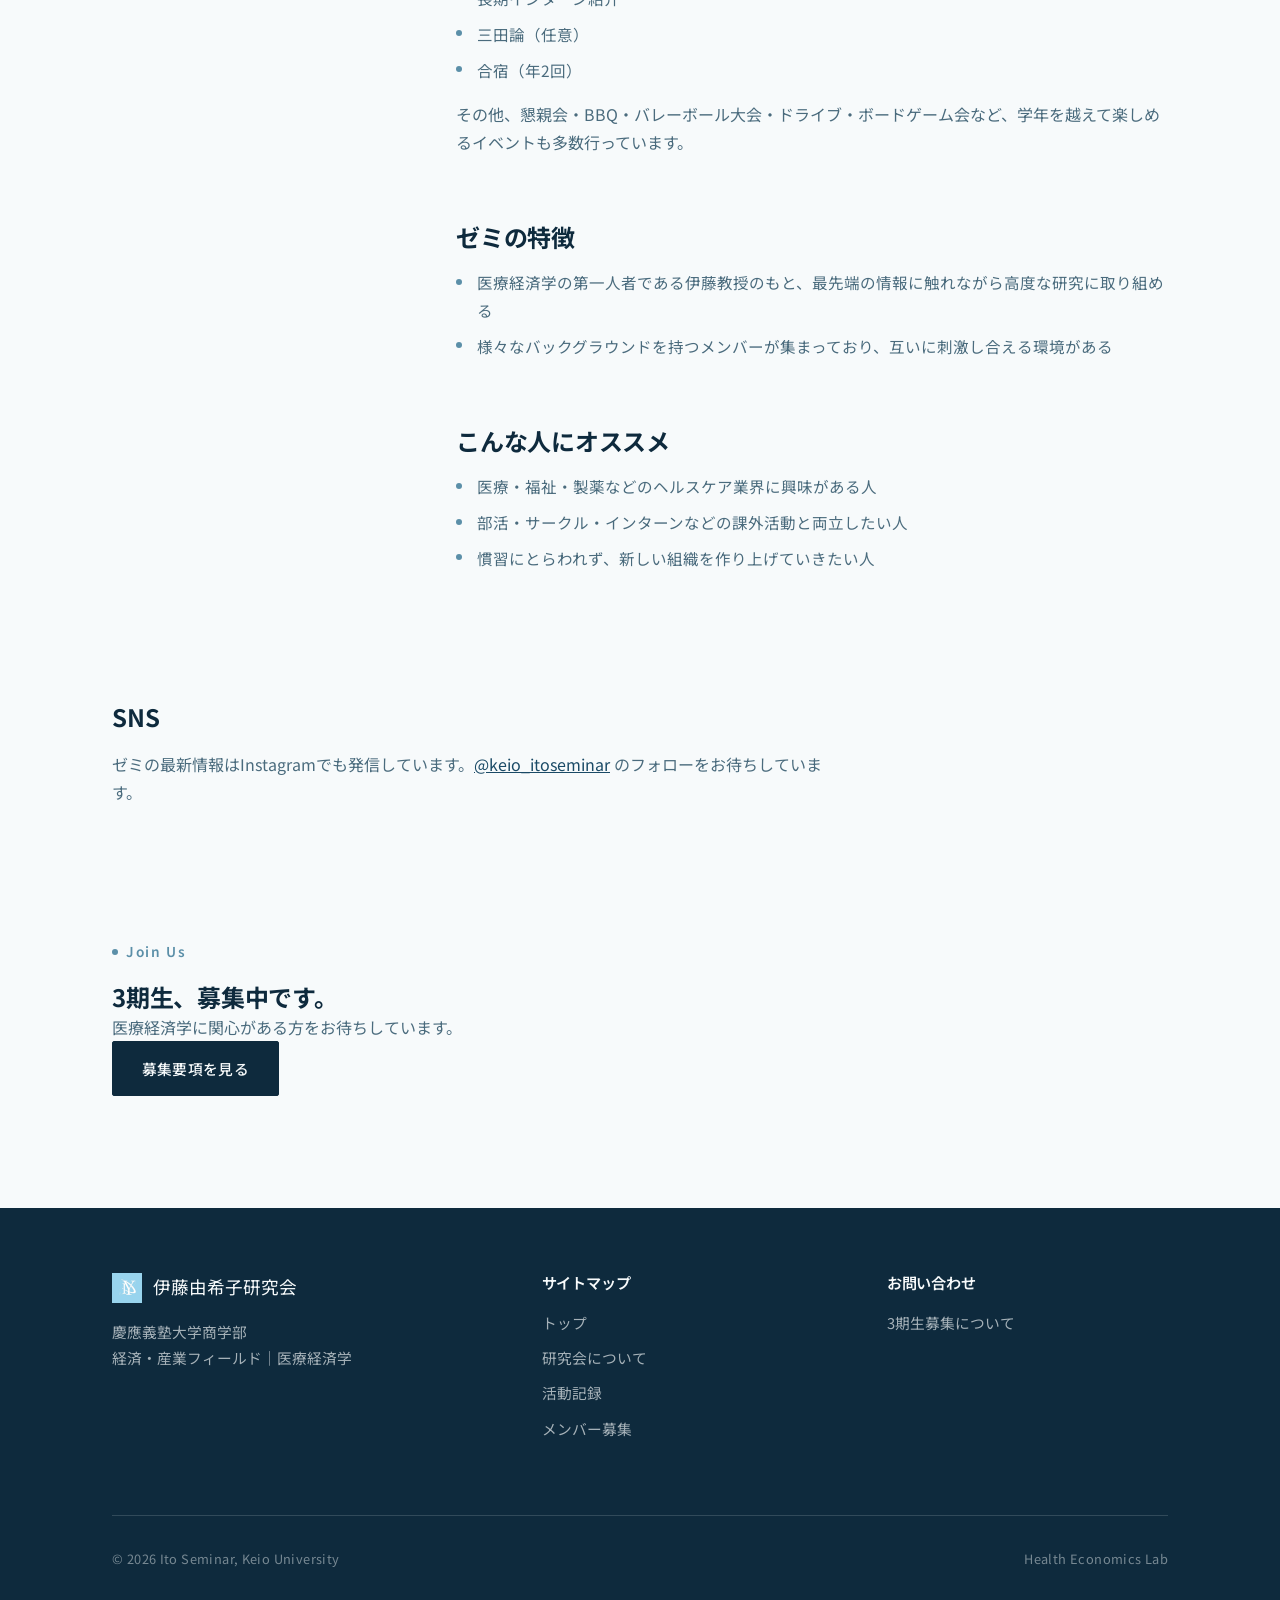
==== commit 143aa3ad: "Add files via upload" ====
--- a/about.html
+++ b/about.html
@@ -7,7 +7,7 @@
   <meta name="description" content="伊藤由希子研究会の概要、専攻分野、設立の経緯について。慶應義塾大学商学部 経済・産業フィールド、医療経済学専攻。">
   <link rel="icon" href="logo-blue-bg.jpg">
   <link rel="preconnect" href="https://fonts.googleapis.com">
-  <link href="https://fonts.googleapis.com/css2?family=Playfair+Display:ital,wght@0,400;0,700;1,400&family=Cormorant+Garamond:ital@1&family=Noto+Sans+JP:wght@300;400;500;600;700&family=Noto+Serif+JP:wght@500;700&display=swap" rel="stylesheet">
+  <link href="https://fonts.googleapis.com/css2?family=Noto+Sans+JP:wght@300;400;500;600;700;800&display=swap" rel="stylesheet">
   <link rel="stylesheet" href="style.css">
   <link rel="stylesheet" href="page.css">
 </head>
@@ -60,17 +60,17 @@
 
       <div class="profile-text reveal">
         <h2>研究テーマ</h2>
-        <p>伊藤由希子研究会では、医療経済学を中心に、医療・介護・社会保障に関わる社会課題を経済学の理論と実証データの両面から研究しています。</p>
-        <p>制度の仕組みや政策の効果を定量的に検証しながら、現実の医療・社会保障が抱える構造的な課題に向き合う姿勢を大切にしています。</p>
+        <p>伊藤由希子研究会のメインテーマは医療経済学です。再生医療、医療AI、医療データ利活用など、医療を取り巻く最新のテーマについて学んでいます。</p>
+        <p>卒業論文では医療に限らず、各自が関心のあるテーマを自由に設定することができます。</p>
         <div class="tag-row">
           <span class="tag">医療経済学</span>
-          <span class="tag">社会保障</span>
-          <span class="tag">医療政策</span>
-          <span class="tag">データ分析</span>
+          <span class="tag">再生医療</span>
+          <span class="tag">医療AI</span>
+          <span class="tag">医療データ利活用</span>
         </div>
 
         <h2>ゼミの位置づけ</h2>
-        <p>慶應義塾大学商学部の経済・産業フィールドに属し、2025年に伊藤由希子教授のもとで設立されました。設立初年度は1期生9人が参加し、2年目となる2026年には2期生13人が加わりました。</p>
+        <p>慶應義塾大学商学部の経済・産業フィールドに属し、2025年に伊藤由希子教授のもとで設立されました。本ゼミは月曜4限、サブゼミは月曜5限に開講しています。</p>
 
         <h2>学年構成</h2>
         <div class="stats-strip mt-lg">
@@ -80,18 +80,53 @@
           </div>
           <div class="stat-cell">
             <span class="num">9</span>
-            <span class="label">1期生</span>
+            <span class="label">1期生（男子7・女子2）</span>
           </div>
           <div class="stat-cell">
             <span class="num">13</span>
-            <span class="label">2期生</span>
+            <span class="label">2期生（男子8・女子6）</span>
           </div>
           <div class="stat-cell">
             <span class="num">募集中</span>
             <span class="label">3期生</span>
           </div>
         </div>
+
+        <h2>ゼミの活動内容</h2>
+        <ul class="plain-list">
+          <li>ディスカッション</li>
+          <li>プレゼンテーション</li>
+          <li>外部論文・ビジネスコンテストへの参加</li>
+          <li>インゼミ（他大学・他ゼミとの合同ゼミ）</li>
+          <li>企業・現場訪問</li>
+          <li>ゲストスピーカー登壇</li>
+          <li>長期インターン紹介</li>
+          <li>三田論（任意）</li>
+          <li>合宿（年2回）</li>
+        </ul>
+        <p>その他、懇親会・BBQ・バレーボール大会・ドライブ・ボードゲーム会など、学年を越えて楽しめるイベントも多数行っています。</p>
+
+        <h2>ゼミの特徴</h2>
+        <ul class="plain-list">
+          <li>医療経済学の第一人者である伊藤教授のもと、最先端の情報に触れながら高度な研究に取り組める</li>
+          <li>様々なバックグラウンドを持つメンバーが集まっており、互いに刺激し合える環境がある</li>
+        </ul>
+
+        <h2>こんな人にオススメ</h2>
+        <ul class="plain-list">
+          <li>医療・福祉・製薬などのヘルスケア業界に興味がある人</li>
+          <li>部活・サークル・インターンなどの課外活動と両立したい人</li>
+          <li>慣習にとらわれず、新しい組織を作り上げていきたい人</li>
+        </ul>
       </div>
+    </div>
+  </section>
+
+  <!-- ============ SNS ============ -->
+  <section class="wrap" style="padding-top:0;">
+    <div class="profile-text reveal" style="max-width:720px;">
+      <h2>SNS</h2>
+      <p>ゼミの最新情報はInstagramでも発信しています。<a href="https://www.instagram.com/keio_itoseminar/" target="_blank" rel="noopener" style="color: var(--color-sky-night); text-decoration: underline;">@keio_itoseminar</a> のフォローをお待ちしています。</p>
     </div>
   </section>
 
--- a/style.css
+++ b/style.css
@@ -15,9 +15,9 @@
   --color-ink-soft: #4A6B7D;     /* 本文の柔らかいグレーブルー */
 
   /* Type */
-  --font-display: 'Playfair Display', 'Noto Serif JP', serif;
+  --font-display: 'Noto Sans JP', 'Hiragino Sans', sans-serif;
   --font-body: 'Noto Sans JP', 'Hiragino Sans', sans-serif;
-  --font-caption: 'Cormorant Garamond', 'Noto Serif JP', serif;
+  --font-caption: 'Noto Sans JP', 'Hiragino Sans', sans-serif;
 
   /* Spacing scale */
   --space-xs: 0.5rem;
@@ -83,16 +83,17 @@
 h1, h2, h3, h4 {
   font-family: var(--font-display);
   font-weight: 700;
-  letter-spacing: 0.01em;
+  letter-spacing: -0.01em;
   color: var(--color-ink);
-  line-height: 1.3;
+  line-height: 1.4;
 }
 
 .eyebrow {
-  font-family: var(--font-caption);
-  font-style: italic;
-  font-size: 0.95rem;
-  letter-spacing: 0.08em;
+  font-family: var(--font-body);
+  font-style: normal;
+  font-weight: 600;
+  font-size: 0.85rem;
+  letter-spacing: 0.12em;
   color: var(--color-sky-deep);
   display: inline-flex;
   align-items: center;
--- a/page.css
+++ b/page.css
@@ -72,8 +72,9 @@
 .profile-card .role {
   font-size: 0.85rem;
   color: var(--color-sky-night);
-  font-family: var(--font-caption);
-  font-style: italic;
+  font-family: var(--font-body);
+  font-style: normal;
+  font-weight: 500;
   margin-bottom: var(--space-md);
 }
 
@@ -167,10 +168,11 @@
 }
 
 .stat-cell .label {
-  font-size: 0.82rem;
+  font-size: 0.78rem;
   color: var(--color-ink-soft);
-  margin-top: 0.3rem;
+  margin-top: 0.4rem;
   display: block;
+  line-height: 1.5;
 }
 
 @media (max-width: 700px) {
@@ -245,8 +247,9 @@
 }
 
 .activity-date {
-  font-family: var(--font-caption);
-  font-style: italic;
+  font-family: var(--font-body);
+  font-style: normal;
+  font-weight: 600;
   color: var(--color-sky-night);
   font-size: 1rem;
   margin-bottom: 0.4rem;
@@ -431,3 +434,30 @@
     grid-template-columns: 1fr;
   }
 }
+
+/* ---------- Plain list (about page activity / feature lists) ---------- */
+
+.plain-list {
+  list-style: none;
+  padding: 0;
+  margin: var(--space-xs) 0 var(--space-sm);
+}
+
+.plain-list li {
+  position: relative;
+  padding-left: 1.3rem;
+  margin-bottom: 0.55rem;
+  color: var(--color-ink-soft);
+  font-size: 0.97rem;
+}
+
+.plain-list li::before {
+  content: '';
+  position: absolute;
+  left: 0;
+  top: 0.6em;
+  width: 6px;
+  height: 6px;
+  background: var(--color-sky-deep);
+  border-radius: 50%;
+}
